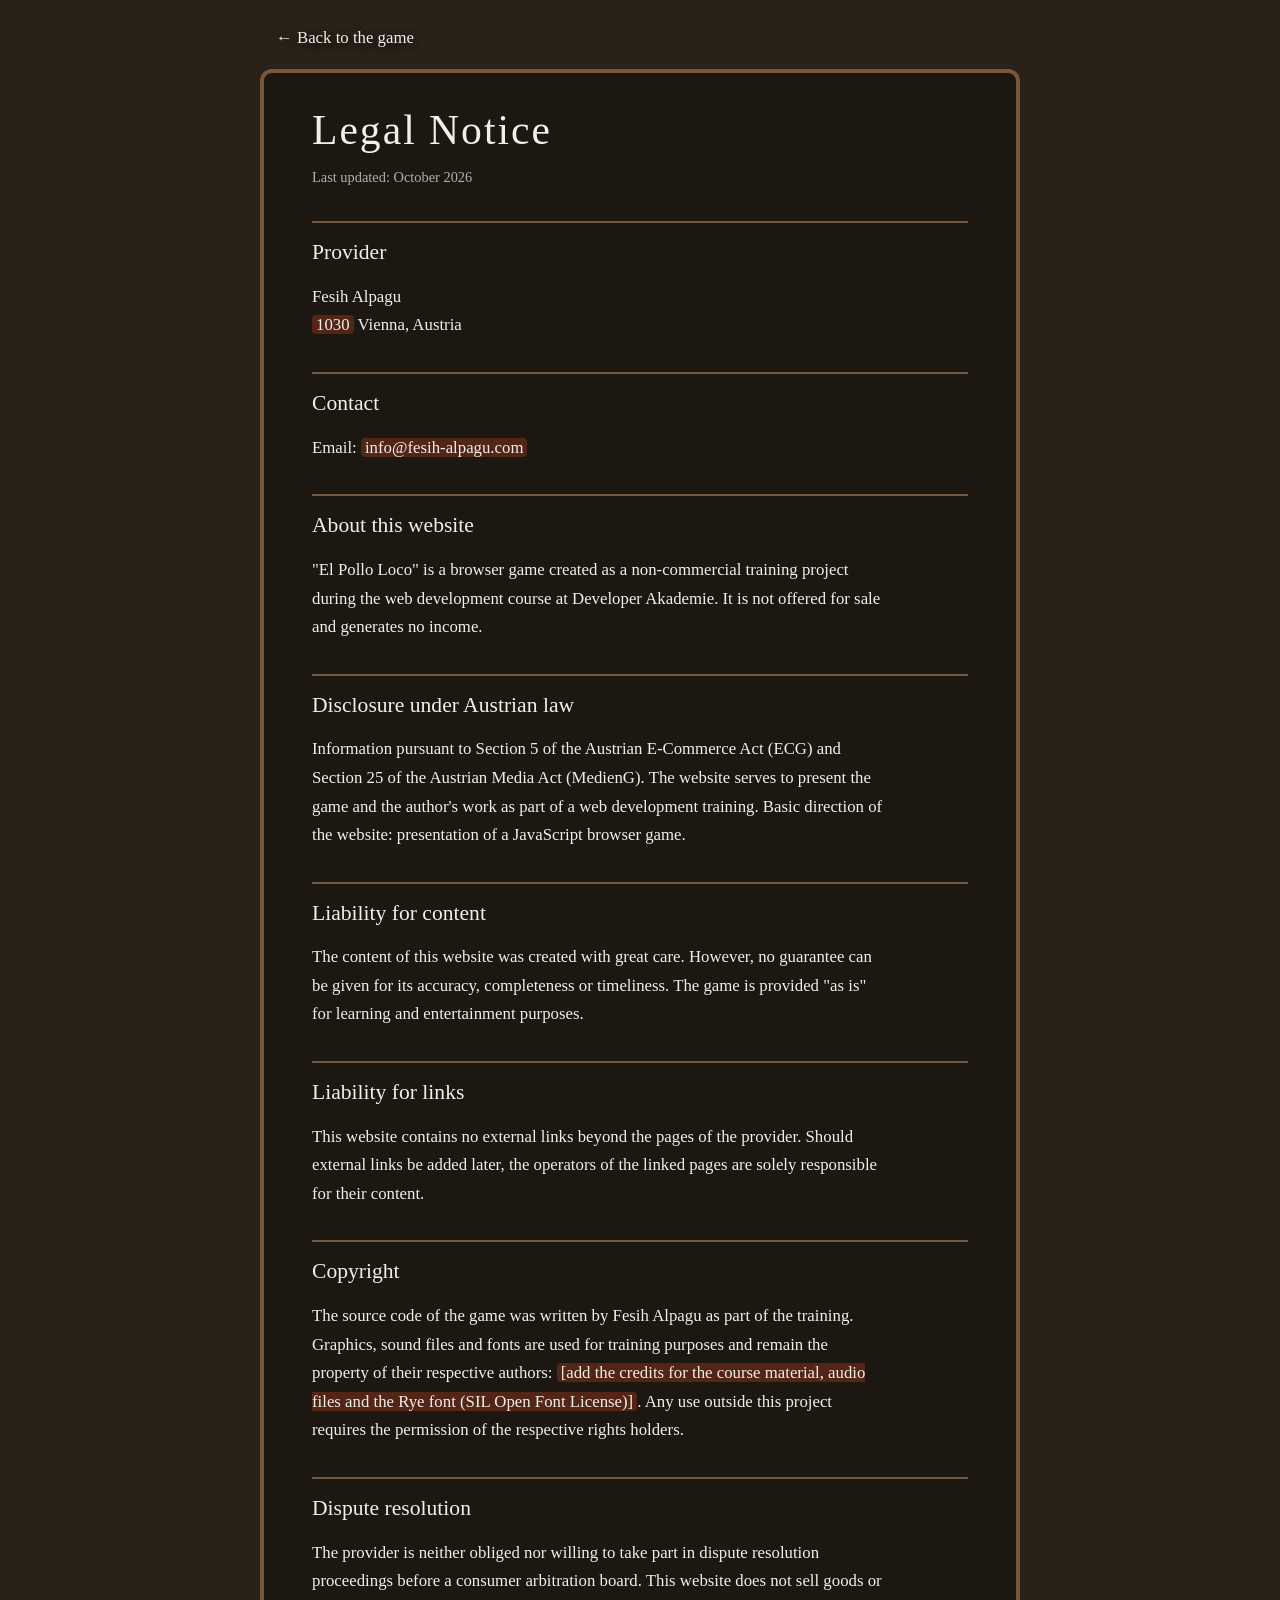
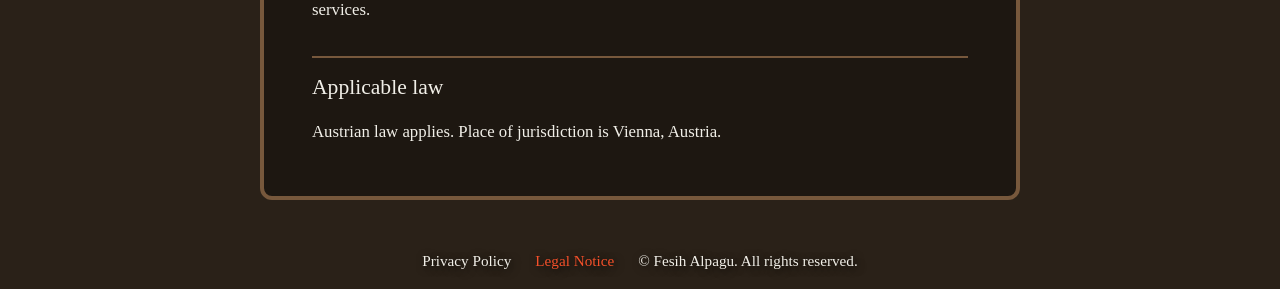
==== htmls/legal-notice.html @ 73caee07 "fix:Collision timing" ====
<!doctype html>
<html lang="en">
  <head>
    <meta charset="UTF-8" />
    <meta name="viewport" content="width=device-width, initial-scale=1.0" />
    <title>Legal Notice | El Pollo Loco</title>
    <link rel="icon" href="./assets/icons/favicon.png" type="image/png" />
    <link rel="stylesheet" href="../style/legal.css" />
  </head>

  <body>
    <div class="legal_header">
      <a class="back_link" href="../index.html">&larr; Back to the game</a>
    </div>

    <main>
      <h1>Legal Notice</h1>
      <p class="updated">Last updated: <span data-updated>October 2026</span></p>

      <h2>Provider</h2>
      <p>
        Fesih Alpagu<br />
        <span class="todo">1030</span> Vienna, Austria
      </p>

      <h2>Contact</h2>
      <p>
        Email: <span class="todo">info@fesih-alpagu.com</span><br />
  
      </p>

      <h2>About this website</h2>
      <p>
        "El Pollo Loco" is a browser game created as a non-commercial
        training project during the web development course at Developer
        Akademie. It is not offered for sale and generates no income.
      </p>

      <h2>Disclosure under Austrian law</h2>
      <p>
        Information pursuant to Section 5 of the Austrian E-Commerce Act (ECG)
        and Section 25 of the Austrian Media Act (MedienG). The website serves
        to present the game and the author's work as part of a web development
        training. Basic direction of the website: presentation of a
        JavaScript browser game.
      </p>

      <h2>Liability for content</h2>
      <p>
        The content of this website was created with great care. However, no
        guarantee can be given for its accuracy, completeness or timeliness.
        The game is provided "as is" for learning and entertainment purposes.
      </p>

      <h2>Liability for links</h2>
      <p>
        This website contains no external links beyond the pages of the
        provider. Should external links be added later, the operators of the
        linked pages are solely responsible for their content.
      </p>

      <h2>Copyright</h2>
      <p>
        The source code of the game was written by Fesih Alpagu as part of the
        training. Graphics, sound files and fonts are used for training
        purposes and remain the property of their respective authors:
        <span class="todo">[add the credits for the course material, audio
        files and the Rye font (SIL Open Font License)]</span>. Any use outside
        this project requires the permission of the respective rights holders.
      </p>

      <h2>Dispute resolution</h2>
      <p>
        The provider is neither obliged nor willing to take part in dispute
        resolution proceedings before a consumer arbitration board. This
        website does not sell goods or services.
      </p>

      <h2>Applicable law</h2>
      <p>Austrian law applies. Place of jurisdiction is Vienna, Austria.</p>
    </main>

    <footer>
      <a href="privacy-policy.html">Privacy Policy</a>
      <a href="legal-notice.html" aria-current="page">Legal Notice</a>
      <p>&copy; <span id="current-year"></span> Fesih Alpagu. All rights reserved.</p>
    </footer>

    <script src="legal.js"></script>
  </body>
</html>
---- style/legal.css ----
@font-face {
  font-family: "Rye";
  src: url("./assets/fonts/Rye-Regular.ttf") format("truetype");
  font-weight: 400;
  font-style: normal;
}

:root {
  --brown: #77583c;
  --orange: #f4502a;
  --text: #f1efe8;
  --panel: rgba(28, 22, 16, 0.88);
}

* {
  box-sizing: border-box;
}

body {
  margin: 0;
  min-height: 100vh;
  display: flex;
  flex-direction: column;
  align-items: center;
  background: #2a2118 url("./assets/img/desert_03.jpg") center / cover fixed;
  color: var(--text);
  font-family: Georgia, "Times New Roman", serif;
  font-size: 1.05rem;
  line-height: 1.7;
}

.legal_header {
  width: 100%;
  max-width: 760px;
  padding: 24px 16px 0;
}

.back_link {
  color: var(--text);
  font-family: "Rye", Georgia, serif;
  text-decoration: none;
  text-shadow: 2px 2px 8px rgba(0, 0, 0, 0.7);
}

.back_link:hover,
.back_link:focus-visible {
  color: var(--orange);
}

main {
  width: calc(100% - 32px);
  max-width: 760px;
  margin: 16px 0 32px;
  padding: 32px clamp(16px, 5vw, 48px);
  background: var(--panel);
  border: 4px solid var(--brown);
  border-radius: 12px;
}

h1,
h2 {
  font-family: "Rye", Georgia, serif;
  font-weight: 400;
  line-height: 1.25;
}

h1 {
  margin: 0 0 8px;
  font-size: clamp(1.8rem, 6vw, 2.6rem);
  letter-spacing: 2px;
}

h2 {
  margin: 32px 0 8px;
  padding-top: 16px;
  border-top: 2px solid var(--brown);
  font-size: 1.35rem;
}

.updated {
  margin: 0 0 16px;
  opacity: 0.7;
  font-size: 0.9rem;
}

p,
ul {
  max-width: 68ch;
}

a {
  color: #ffb199;
}

a:hover,
a:focus-visible {
  color: var(--orange);
}

.todo {
  background: rgba(244, 80, 42, 0.25);
  padding: 0 4px;
  border-radius: 4px;
}

.reset_btn {
  margin-top: 8px;
  padding: 8px 16px;
  border: 3px solid var(--brown);
  border-radius: 8px;
  background: var(--orange);
  color: #fff;
  font-family: "Rye", Georgia, serif;
  font-size: 1rem;
  cursor: pointer;
}

.reset_btn:hover,
.reset_btn:focus-visible {
  background: #d63d1a;
}

.reset_msg {
  display: block;
  margin-top: 8px;
  min-height: 1.7em;
}

footer {
  display: flex;
  flex-wrap: wrap;
  justify-content: center;
  gap: 8px 24px;
  margin-top: auto;
  padding: 16px;
  color: var(--text);
  font-size: 0.95rem;
  text-shadow: 2px 2px 8px rgba(0, 0, 0, 0.8);
}

footer a {
  color: var(--text);
  text-decoration: none;
}

footer a:hover,
footer a:focus-visible,
footer a[aria-current="page"] {
  color: var(--orange);
}

footer p {
  margin: 0;
}
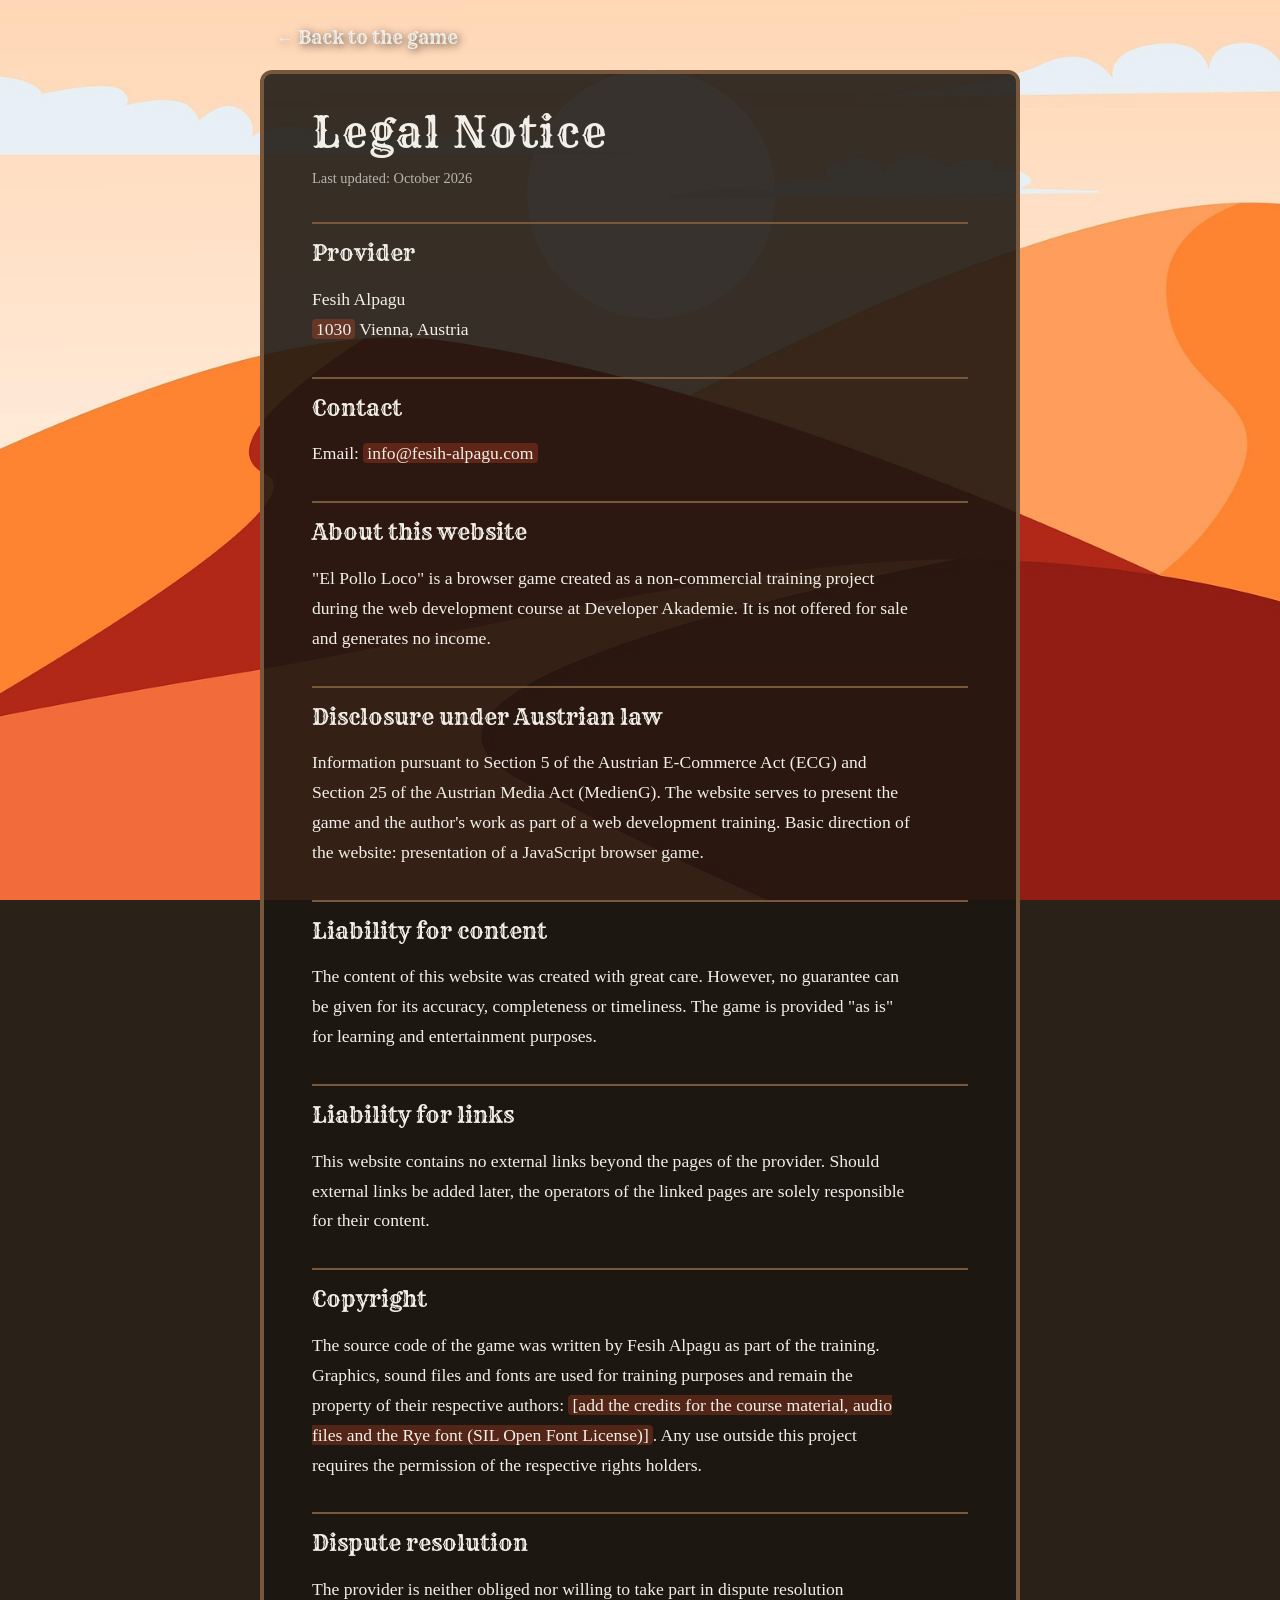
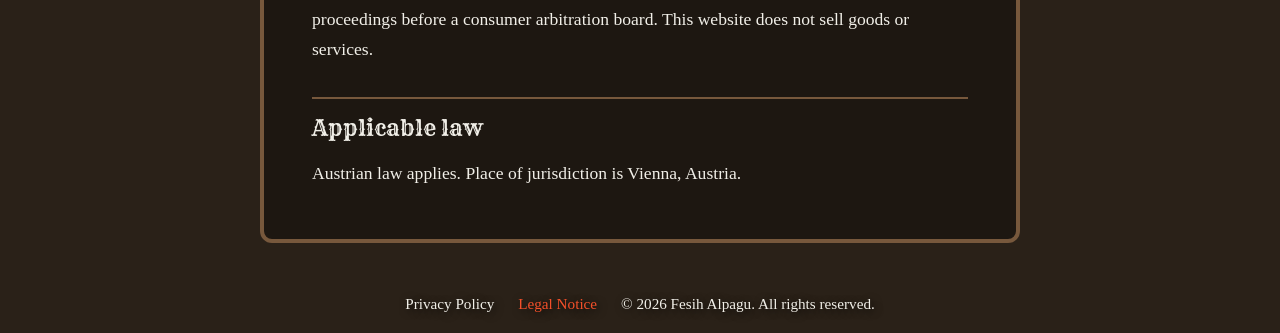
==== commit 54f4588a: "fix:legal notice and privacy policy css update and resposive" ====
--- a/htmls/legal-notice.html
+++ b/htmls/legal-notice.html
@@ -86,6 +86,6 @@
       <p>&copy; <span id="current-year"></span> Fesih Alpagu. All rights reserved.</p>
     </footer>
 
-    <script src="legal.js"></script>
+    <script src="../legal.js"></script>
   </body>
 </html>
--- a/style/legal.css
+++ b/style/legal.css
@@ -1,6 +1,6 @@
 @font-face {
   font-family: "Rye";
-  src: url("./assets/fonts/Rye-Regular.ttf") format("truetype");
+  src: url("../assets/fonts/Rye-Regular.ttf") format("truetype");
   font-weight: 400;
   font-style: normal;
 }
@@ -8,8 +8,15 @@
 :root {
   --brown: #77583c;
   --orange: #f4502a;
+  --orange-dark: #d63d1a;
   --text: #f1efe8;
+  --white: #fff;
+  --link: #ffb199;
+  --page-bg: #2a2118;
   --panel: rgba(28, 22, 16, 0.88);
+  --todo: rgba(244, 80, 42, 0.25);
+  --shadow: rgba(0, 0, 0, 0.7);
+  --shadow-strong: rgba(0, 0, 0, 0.8);
 }
 
 * {
@@ -19,27 +26,30 @@
 body {
   margin: 0;
   min-height: 100vh;
+  min-height: 100dvh;
   display: flex;
   flex-direction: column;
   align-items: center;
-  background: #2a2118 url("./assets/img/desert_03.jpg") center / cover fixed;
+  background: var(--page-bg) url("../assets/img/desert_03.jpg") center / cover
+    fixed;
   color: var(--text);
   font-family: Georgia, "Times New Roman", serif;
-  font-size: 1.05rem;
+  font-size: clamp(1rem, 0.9rem + 0.5vw, 1.1rem);
   line-height: 1.7;
 }
 
 .legal_header {
   width: 100%;
   max-width: 760px;
-  padding: 24px 16px 0;
+  padding: clamp(16px, 3vh, 24px) clamp(12px, 3vw, 16px) 0;
 }
 
 .back_link {
   color: var(--text);
   font-family: "Rye", Georgia, serif;
+  font-size: clamp(0.95rem, 2.5vw, 1.1rem);
   text-decoration: none;
-  text-shadow: 2px 2px 8px rgba(0, 0, 0, 0.7);
+  text-shadow: 2px 2px 8px var(--shadow);
 }
 
 .back_link:hover,
@@ -48,13 +58,13 @@
 }
 
 main {
-  width: calc(100% - 32px);
+  width: calc(100% - clamp(16px, 4vw, 32px));
   max-width: 760px;
-  margin: 16px 0 32px;
-  padding: 32px clamp(16px, 5vw, 48px);
+  margin: clamp(8px, 2vh, 16px) 0 clamp(16px, 4vh, 32px);
+  padding: clamp(20px, 4vh, 32px) clamp(16px, 5vw, 48px);
   background: var(--panel);
-  border: 4px solid var(--brown);
-  border-radius: 12px;
+  border: clamp(2px, 0.5vw, 4px) solid var(--brown);
+  border-radius: clamp(8px, 1.5vw, 12px);
 }
 
 h1,
@@ -65,22 +75,22 @@
 }
 
 h1 {
-  margin: 0 0 8px;
+  margin: 0 0 clamp(4px, 1vh, 8px);
   font-size: clamp(1.8rem, 6vw, 2.6rem);
-  letter-spacing: 2px;
+  letter-spacing: clamp(1px, 0.3vw, 2px);
 }
 
 h2 {
-  margin: 32px 0 8px;
-  padding-top: 16px;
+  margin: clamp(20px, 4vh, 32px) 0 clamp(6px, 1vh, 8px);
+  padding-top: clamp(10px, 2vh, 16px);
   border-top: 2px solid var(--brown);
-  font-size: 1.35rem;
+  font-size: clamp(1.1rem, 2.5vw, 1.35rem);
 }
 
 .updated {
-  margin: 0 0 16px;
+  margin: 0 0 clamp(8px, 2vh, 16px);
   opacity: 0.7;
-  font-size: 0.9rem;
+  font-size: clamp(0.8rem, 1.6vw, 0.9rem);
 }
 
 p,
@@ -89,7 +99,7 @@
 }
 
 a {
-  color: #ffb199;
+  color: var(--link);
 }
 
 a:hover,
@@ -98,31 +108,31 @@
 }
 
 .todo {
-  background: rgba(244, 80, 42, 0.25);
-  padding: 0 4px;
+  background: var(--todo);
+  padding: 0 clamp(2px, 0.5vw, 4px);
   border-radius: 4px;
 }
 
 .reset_btn {
-  margin-top: 8px;
-  padding: 8px 16px;
+  margin-top: clamp(6px, 1vh, 8px);
+  padding: clamp(6px, 1.2vh, 8px) clamp(12px, 2vw, 16px);
   border: 3px solid var(--brown);
   border-radius: 8px;
   background: var(--orange);
-  color: #fff;
+  color: var(--white);
   font-family: "Rye", Georgia, serif;
-  font-size: 1rem;
+  font-size: clamp(0.9rem, 2vw, 1rem);
   cursor: pointer;
 }
 
 .reset_btn:hover,
 .reset_btn:focus-visible {
-  background: #d63d1a;
+  background: var(--orange-dark);
 }
 
 .reset_msg {
   display: block;
-  margin-top: 8px;
+  margin-top: clamp(6px, 1vh, 8px);
   min-height: 1.7em;
 }
 
@@ -130,12 +140,12 @@
   display: flex;
   flex-wrap: wrap;
   justify-content: center;
-  gap: 8px 24px;
+  gap: clamp(6px, 1.2vh, 8px) clamp(12px, 3vw, 24px);
   margin-top: auto;
-  padding: 16px;
+  padding: clamp(12px, 2vh, 16px);
   color: var(--text);
-  font-size: 0.95rem;
-  text-shadow: 2px 2px 8px rgba(0, 0, 0, 0.8);
+  font-size: clamp(0.85rem, 1.6vw, 0.95rem);
+  text-shadow: 2px 2px 8px var(--shadow-strong);
 }
 
 footer a {
